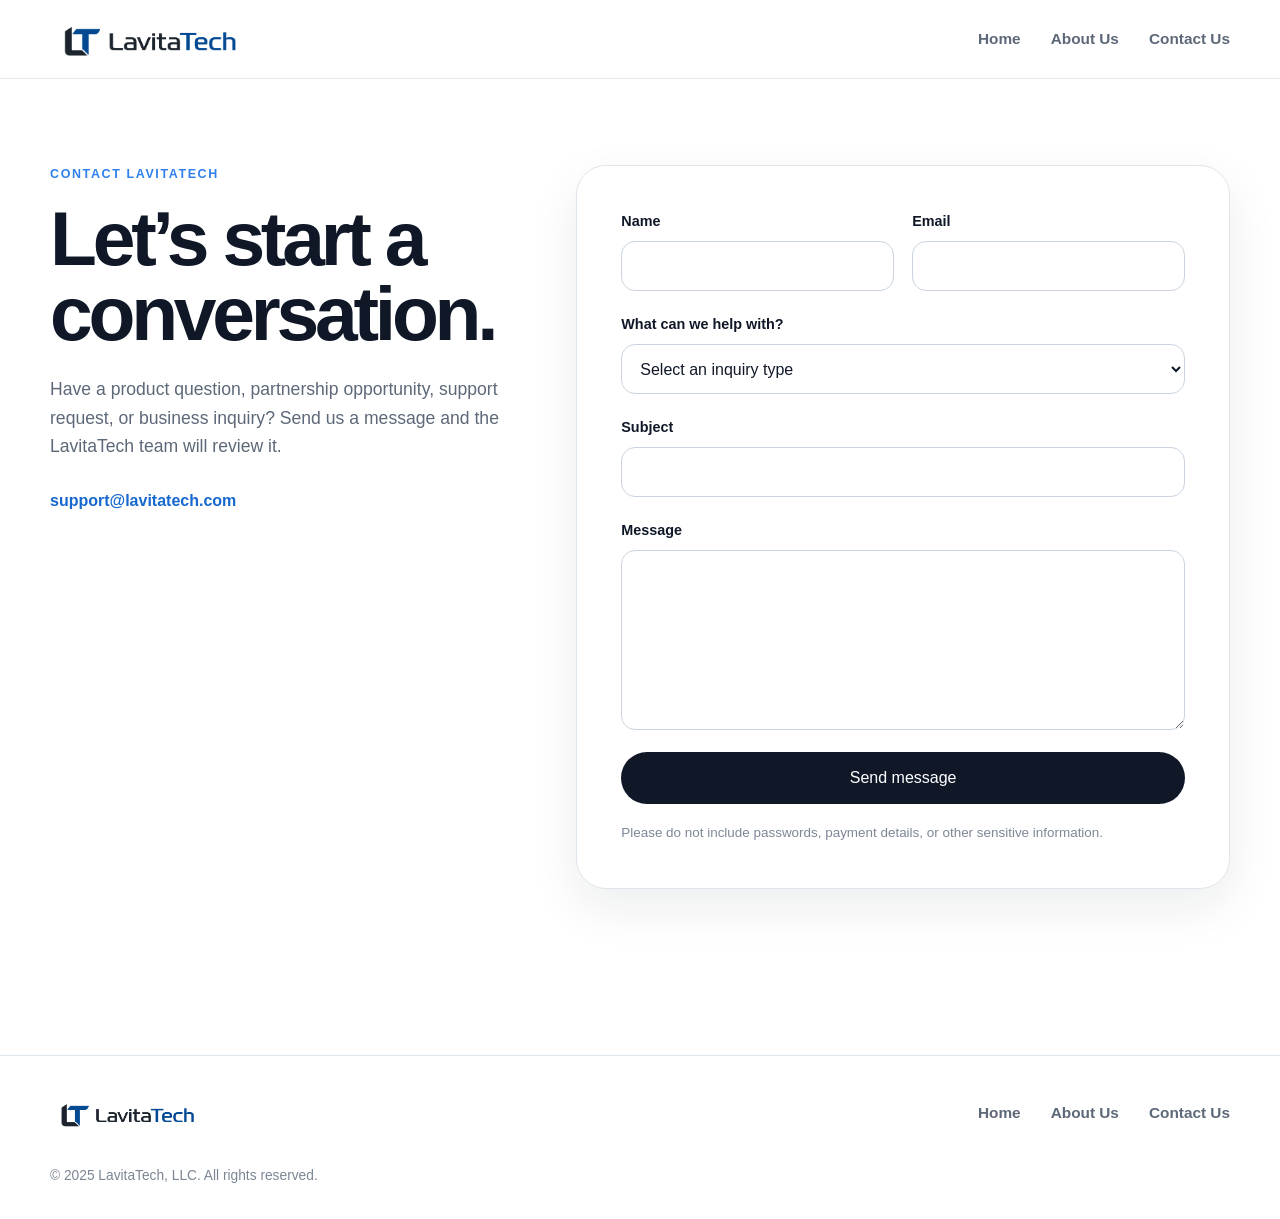
==== contact.html @ 77cd0177 "New updates" ====
<!doctype html>
<html lang="en">
<head>
  <meta charset="utf-8">
  <meta name="viewport" content="width=device-width, initial-scale=1">
  <meta name="theme-color" content="#ffffff">
  <meta name="description" content="Contact LavitaTech for partnerships, product questions, support, and business inquiries.">
  <title>Contact Us | LavitaTech</title>

  <link rel="canonical" href="https://lavitatech.com/contact.html">
  <link rel="icon" href="./horizontal%20logo%20transparent.png">
  <link rel="stylesheet" href="./styles.css">
  <script src="./script.js" defer></script>
</head>

<body>
  <a class="skip-link" href="#main-content">Skip to content</a>

  <header class="site-header">
    <div class="container nav-wrap">
      <a class="brand" href="/" data-home-link aria-label="LavitaTech home">
        <img
          src="./horizontal%20logo%20transparent.png"
          alt="LavitaTech"
          class="brand-logo"
          width="260"
          height="72"
        >
      </a>

      <button
        class="nav-toggle"
        type="button"
        aria-expanded="false"
        aria-controls="primary-nav"
        aria-label="Open navigation"
      >
        <span></span>
        <span></span>
        <span></span>
      </button>

      <nav id="primary-nav" class="primary-nav" aria-label="Primary navigation">
        <a href="/" data-home-link>Home</a>
        <a href="/#about">About Us</a>
        <a href="./contact.html" aria-current="page">Contact Us</a>
      </nav>
    </div>
  </header>

  <main id="main-content" class="contact-page-main">
    <section class="contact-hero section">
      <div class="container contact-page-grid">
        <div class="contact-intro">
          <p class="eyebrow">Contact LavitaTech</p>
          <h1>Let’s start a conversation.</h1>
          <p class="contact-intro-text">
            Have a product question, partnership opportunity, support request, or business inquiry?
            Send us a message and the LavitaTech team will review it.
          </p>
          <a class="contact-email" href="mailto:support@lavitatech.com">support@lavitatech.com</a>
        </div>

        <div class="contact-form-shell">
          <form
            class="contact-form"
            action="https://formsubmit.co/support@lavitatech.com"
            method="POST"
          >
            <input type="hidden" name="_subject" value="New LavitaTech Website Inquiry">
            <input type="hidden" name="_template" value="table">
            <input type="hidden" name="_next" value="https://lavitatech.com/thanks.html">

            <div class="honeypot-field" aria-hidden="true">
              <label for="company-website">Leave this field empty</label>
              <input id="company-website" type="text" name="_honey" tabindex="-1" autocomplete="off">
            </div>

            <div class="form-row">
              <div class="form-field">
                <label for="name">Name</label>
                <input id="name" name="name" type="text" autocomplete="name" required>
              </div>

              <div class="form-field">
                <label for="email">Email</label>
                <input id="email" name="email" type="email" autocomplete="email" required>
              </div>
            </div>

            <div class="form-field">
              <label for="inquiry-type">What can we help with?</label>
              <select id="inquiry-type" name="inquiry_type" required>
                <option value="" selected disabled>Select an inquiry type</option>
                <option value="Product question">Product question</option>
                <option value="Partnership">Partnership</option>
                <option value="Business inquiry">Business inquiry</option>
                <option value="Support">Support</option>
                <option value="Press or media">Press or media</option>
                <option value="Other">Other</option>
              </select>
            </div>

            <div class="form-field">
              <label for="subject">Subject</label>
              <input id="subject" name="subject" type="text" required>
            </div>

            <div class="form-field">
              <label for="message">Message</label>
              <textarea id="message" name="message" required></textarea>
            </div>

            <button class="button button-primary contact-submit" type="submit">Send message</button>
            <p class="form-note">Please do not include passwords, payment details, or other sensitive information.</p>
          </form>
        </div>
      </div>
    </section>
  </main>

  <footer class="site-footer">
    <div class="container footer-grid">
      <a class="footer-brand" href="/" data-home-link aria-label="LavitaTech home">
        <img
          src="./horizontal%20logo%20transparent.png"
          alt="LavitaTech"
          width="190"
          height="54"
        >
      </a>

      <nav class="footer-nav" aria-label="Footer navigation">
        <a href="/" data-home-link>Home</a>
        <a href="/#about">About Us</a>
        <a href="./contact.html">Contact Us</a>
      </nav>

      <p class="copyright">© 2025 LavitaTech, LLC. All rights reserved.</p>
    </div>
  </footer>
</body>
</html>
---- styles.css ----
:root {
  --bg: #ffffff;
  --surface: #f7f9fc;
  --surface-strong: #eef3f8;
  --text: #101828;
  --muted: #5d6878;
  --line: #dfe5ec;
  --brand: #2f80ed;
  --brand-dark: #1768cf;
  --shadow: 0 18px 50px rgba(16, 24, 40, 0.08);
  --radius-lg: 30px;
  --radius-md: 22px;
  --container: 1180px;
}

* {
  box-sizing: border-box;
}

html {
  scroll-behavior: smooth;
}

body {
  margin: 0;
  color: var(--text);
  background: var(--bg);
  font-family:
    Inter, ui-sans-serif, -apple-system, BlinkMacSystemFont, "Segoe UI",
    Roboto, Helvetica, Arial, sans-serif;
  line-height: 1.6;
  text-rendering: optimizeLegibility;
  -webkit-font-smoothing: antialiased;
}

img {
  display: block;
  max-width: 100%;
}

a {
  color: inherit;
}

button,
a {
  -webkit-tap-highlight-color: transparent;
}

.skip-link {
  position: fixed;
  top: 12px;
  left: 12px;
  z-index: 9999;
  transform: translateY(-160%);
  padding: 10px 14px;
  border-radius: 10px;
  background: var(--text);
  color: #fff;
}

.skip-link:focus {
  transform: translateY(0);
}

.container {
  width: min(calc(100% - 40px), var(--container));
  margin-inline: auto;
}

.section {
  padding: 96px 0;
  scroll-margin-top: 90px;
}

.site-header {
  position: sticky;
  top: 0;
  z-index: 1000;
  border-bottom: 1px solid rgba(223, 229, 236, 0.78);
  background: rgba(255, 255, 255, 0.9);
  backdrop-filter: blur(18px);
  -webkit-backdrop-filter: blur(18px);
}

.nav-wrap {
  min-height: 78px;
  display: flex;
  align-items: center;
  justify-content: space-between;
  gap: 32px;
}

.brand,
.footer-brand {
  display: inline-flex;
  align-items: center;
  text-decoration: none;
}

.brand-logo {
  width: 200px;
  height: auto;
}

.primary-nav,
.footer-nav {
  display: flex;
  align-items: center;
  gap: 30px;
}

.primary-nav a,
.footer-nav a {
  color: var(--muted);
  font-size: 0.96rem;
  font-weight: 650;
  text-decoration: none;
  transition: color 160ms ease;
}

.primary-nav a:hover,
.primary-nav a:focus-visible,
.footer-nav a:hover,
.footer-nav a:focus-visible {
  color: var(--brand);
}

.nav-toggle {
  display: none;
  width: 44px;
  height: 44px;
  padding: 10px;
  border: 1px solid var(--line);
  border-radius: 12px;
  background: #fff;
  cursor: pointer;
}

.nav-toggle span {
  display: block;
  height: 2px;
  margin: 5px 0;
  border-radius: 999px;
  background: var(--text);
}

.hero {
  padding-top: 76px;
}

.hero-grid {
  min-height: 610px;
  display: grid;
  grid-template-columns: minmax(0, 1.02fr) minmax(420px, 0.98fr);
  align-items: center;
  gap: 64px;
}

.eyebrow {
  margin: 0 0 16px;
  color: var(--brand);
  font-size: 0.78rem;
  font-weight: 800;
  letter-spacing: 0.13em;
  text-transform: uppercase;
}

h1,
h2,
h3,
p {
  margin-top: 0;
}

h1 {
  max-width: 780px;
  margin-bottom: 24px;
  font-size: clamp(3.1rem, 6.8vw, 6.1rem);
  line-height: 0.98;
  letter-spacing: -0.055em;
}

h2 {
  margin-bottom: 20px;
  font-size: clamp(2.25rem, 4vw, 4rem);
  line-height: 1.05;
  letter-spacing: -0.045em;
}

h3 {
  margin-bottom: 12px;
  font-size: 1.35rem;
  line-height: 1.2;
  letter-spacing: -0.02em;
}

.hero-text {
  max-width: 660px;
  margin-bottom: 30px;
  color: var(--muted);
  font-size: clamp(1.05rem, 1.6vw, 1.2rem);
}

.hero-actions {
  display: flex;
  flex-wrap: wrap;
  gap: 12px;
}

.button,
.store-button {
  display: inline-flex;
  min-height: 46px;
  align-items: center;
  justify-content: center;
  border-radius: 999px;
  font-weight: 750;
  text-decoration: none;
  transition:
    transform 160ms ease,
    background 160ms ease,
    border-color 160ms ease;
}

.button {
  padding: 0 20px;
}

.button-primary {
  background: var(--text);
  color: #fff;
}

.button-primary:hover {
  transform: translateY(-1px);
  background: #273244;
}

.button-secondary {
  border: 1px solid var(--line);
  background: #fff;
}

.button-secondary:hover {
  border-color: #bcc6d2;
}

.hero-art {
  display: grid;
  place-items: center;
  min-height: 520px;
}

.hero-art img {
  width: min(100%, 590px);
  max-height: 610px;
  object-fit: contain;
}

.products {
  overflow: hidden;
  background: var(--surface);
}

.section-heading {
  display: grid;
  grid-template-columns: minmax(0, 1.3fr) minmax(280px, 0.7fr);
  align-items: end;
  gap: 60px;
  margin-bottom: 42px;
}

.section-heading h2 {
  max-width: 760px;
  margin-bottom: 0;
}

.section-heading > p {
  margin-bottom: 8px;
  color: var(--muted);
}

.product-scroller {
  display: grid;
  grid-auto-flow: column;
  grid-auto-columns: minmax(320px, 375px);
  gap: 20px;
  overflow-x: auto;
  padding: 4px 2px 22px;
  scroll-snap-type: x mandatory;
  scrollbar-width: thin;
  scrollbar-color: #c8d1dc transparent;
  overscroll-behavior-inline: contain;
}

.product-card {
  scroll-snap-align: start;
  display: flex;
  flex-direction: column;
  min-height: 620px;
  padding: 26px;
  border: 1px solid var(--line);
  border-radius: var(--radius-md);
  background: #fff;
  box-shadow: 0 8px 30px rgba(16, 24, 40, 0.04);
}

.app-icon-shell {
  width: 86px;
  height: 86px;
  margin-bottom: 24px;
  overflow: hidden;
  border: 1px solid rgba(16, 24, 40, 0.09);
  border-radius: 22%;
  background: #fff;
  box-shadow:
    0 10px 24px rgba(16, 24, 40, 0.12),
    inset 0 0 0 1px rgba(255, 255, 255, 0.45);
}

.app-icon {
  width: 100%;
  height: 100%;
  object-fit: cover;
}

.product-type {
  margin-bottom: 8px;
  color: var(--brand);
  font-size: 0.78rem;
  font-weight: 800;
  letter-spacing: 0.08em;
  text-transform: uppercase;
}

.product-card h3 {
  margin-bottom: 5px;
  font-size: 1.55rem;
}

.product-tagline {
  margin-bottom: 17px;
  color: #263449;
  font-weight: 700;
}

.product-summary,
.product-card details p {
  color: var(--muted);
}

.product-card details {
  margin: 2px 0 24px;
}

.product-card summary {
  width: max-content;
  color: var(--text);
  font-weight: 750;
  cursor: pointer;
}

.product-card details p {
  margin: 12px 0 0;
  font-size: 0.96rem;
}

.store-actions {
  display: grid;
  gap: 10px;
  margin-top: auto;
}

.store-button {
  width: 100%;
  padding: 11px 15px;
  background: var(--text);
  color: #fff;
  font-size: 0.9rem;
  text-align: center;
}

.store-button:hover {
  transform: translateY(-1px);
  background: #273244;
}

.store-button.disabled {
  background: #9aa4b2;
  cursor: not-allowed;
  pointer-events: none;
}

.store-status {
  display: block;
  text-align: center;
  color: #7c8795;
  font-size: 0.84rem;
  font-weight: 650;
}

.mission-panel {
  padding: clamp(38px, 6vw, 76px);
  border-radius: var(--radius-lg);
  background: var(--text);
  color: #fff;
}

.mission-panel .eyebrow {
  color: #8abaff;
}

.mission-panel h2 {
  max-width: 970px;
}

.mission-panel > p:last-child {
  max-width: 760px;
  margin-bottom: 0;
  color: #c8d0dc;
  font-size: 1.08rem;
}

.principles {
  padding-top: 0;
}

.principles-grid {
  display: grid;
  grid-template-columns: repeat(3, minmax(0, 1fr));
  gap: 18px;
}

.principle-card {
  min-height: 280px;
  padding: 30px;
  border: 1px solid var(--line);
  border-radius: var(--radius-md);
  background: #fff;
}

.card-number {
  display: inline-flex;
  margin-bottom: 70px;
  color: var(--brand);
  font-size: 0.78rem;
  font-weight: 850;
  letter-spacing: 0.08em;
}

.principle-card p {
  margin-bottom: 0;
  color: var(--muted);
}

.contact {
  padding-top: 12px;
}

.contact-panel {
  display: grid;
  grid-template-columns: minmax(0, 0.8fr) minmax(320px, 1.2fr);
  align-items: center;
  gap: 60px;
  padding: 44px;
  border: 1px solid var(--line);
  border-radius: var(--radius-lg);
  background: var(--surface);
}

.contact-panel h2 {
  margin-bottom: 0;
  font-size: clamp(2rem, 4vw, 3.5rem);
}

.contact-panel > p {
  margin-bottom: 0;
  color: var(--muted);
  font-size: 1.05rem;
}

.site-footer {
  margin-top: 70px;
  border-top: 1px solid var(--line);
}

.footer-grid {
  min-height: 160px;
  display: grid;
  grid-template-columns: 1fr auto;
  align-items: center;
  gap: 26px 40px;
  padding-top: 32px;
  padding-bottom: 32px;
}

.footer-brand img {
  width: 155px;
  height: auto;
}

.copyright {
  grid-column: 1 / -1;
  margin: 0;
  color: #7b8694;
  font-size: 0.86rem;
}

@media (max-width: 960px) {
  .section {
    padding: 76px 0;
  }

  .hero-grid,
  .section-heading,
  .contact-panel {
    grid-template-columns: 1fr;
  }

  .hero-grid {
    min-height: auto;
    gap: 30px;
  }

  .hero-art {
    min-height: 340px;
  }

  .hero-art img {
    width: min(100%, 520px);
  }

  .section-heading {
    gap: 20px;
  }

  .principles-grid {
    grid-template-columns: 1fr;
  }

  .principle-card {
    min-height: 0;
  }

  .card-number {
    margin-bottom: 34px;
  }
}

@media (max-width: 720px) {
  .container {
    width: min(calc(100% - 28px), var(--container));
  }

  .section {
    padding: 64px 0;
  }

  .nav-wrap {
    min-height: 70px;
  }

  .brand-logo {
    width: 162px;
  }

  .nav-toggle {
    display: block;
  }

  .primary-nav {
    position: absolute;
    top: calc(100% + 1px);
    right: 14px;
    left: 14px;
    display: none;
    flex-direction: column;
    align-items: stretch;
    gap: 0;
    padding: 10px;
    border: 1px solid var(--line);
    border-radius: 16px;
    background: #fff;
    box-shadow: var(--shadow);
  }

  .primary-nav.open {
    display: flex;
  }

  .primary-nav a {
    padding: 12px 14px;
    border-radius: 10px;
  }

  .primary-nav a:hover {
    background: var(--surface);
  }

  .hero {
    padding-top: 54px;
  }

  h1 {
    font-size: clamp(2.8rem, 14vw, 4.6rem);
  }

  .hero-art {
    min-height: 300px;
  }

  .product-scroller {
    grid-auto-columns: minmax(84vw, 84vw);
    margin-right: -14px;
  }

  .product-card {
    min-height: 600px;
    padding: 22px;
  }

  .mission-panel,
  .contact-panel {
    padding: 30px 24px;
    border-radius: 24px;
  }

  .footer-grid {
    grid-template-columns: 1fr;
  }

  .footer-nav {
    flex-wrap: wrap;
    gap: 16px 24px;
  }
}

@media (prefers-reduced-motion: reduce) {
  html {
    scroll-behavior: auto;
  }

  *,
  *::before,
  *::after {
    transition-duration: 0.001ms !important;
    animation-duration: 0.001ms !important;
    animation-iteration-count: 1 !important;
  }
}
/* ---------- Hero artwork frame ---------- */
.hero-frame {
  position: relative;
  width: min(100%, 590px);
  padding: 16px;
  overflow: hidden;
  border: 1px solid rgba(47, 128, 237, 0.18);
  border-radius: 38px;
  background: #ffffff;
  box-shadow:
    0 30px 70px rgba(16, 24, 40, 0.12),
    0 8px 24px rgba(47, 128, 237, 0.08),
    inset 0 0 0 1px rgba(255, 255, 255, 0.85);
}

.hero-frame::before {
  content: "";
  position: absolute;
  inset: 0;
  pointer-events: none;
  background: linear-gradient(
    145deg,
    rgba(47, 128, 237, 0.08),
    rgba(255, 255, 255, 0) 42%
  );
}

.hero-frame img {
  position: relative;
  z-index: 1;
  width: 100%;
  max-height: 610px;
  object-fit: contain;
  border-radius: 26px;
}

/* The image now lives inside .hero-frame, so let the frame control sizing. */
.hero-art > img {
  width: auto;
  max-height: none;
}

/* ---------- Contact page ---------- */
.contact-page-main {
  min-height: calc(100vh - 238px);
}

.contact-hero {
  padding-top: 86px;
  padding-bottom: 96px;
}

.contact-page-grid {
  display: grid;
  grid-template-columns: minmax(0, 0.82fr) minmax(420px, 1.18fr);
  align-items: start;
  gap: 72px;
}

.contact-intro {
  position: sticky;
  top: 126px;
}

.contact-intro h1 {
  max-width: 640px;
  margin-bottom: 24px;
  font-size: clamp(3rem, 6vw, 5.4rem);
}

.contact-intro-text {
  max-width: 570px;
  margin-bottom: 28px;
  color: var(--muted);
  font-size: 1.1rem;
}

.contact-email {
  display: inline-flex;
  align-items: center;
  gap: 10px;
  color: var(--brand-dark);
  font-weight: 750;
  text-decoration: none;
}

.contact-email:hover,
.contact-email:focus-visible {
  text-decoration: underline;
}

.contact-form-shell {
  padding: clamp(28px, 4vw, 44px);
  border: 1px solid var(--line);
  border-radius: var(--radius-lg);
  background: #ffffff;
  box-shadow: var(--shadow);
}

.contact-form {
  display: grid;
  gap: 22px;
}

.form-row {
  display: grid;
  grid-template-columns: repeat(2, minmax(0, 1fr));
  gap: 18px;
}

.form-field {
  display: grid;
  gap: 8px;
}

.form-field label {
  font-size: 0.9rem;
  font-weight: 750;
}

.form-field input,
.form-field select,
.form-field textarea {
  width: 100%;
  border: 1px solid #ccd5df;
  border-radius: 14px;
  background: #fff;
  color: var(--text);
  font: inherit;
  outline: none;
  transition:
    border-color 160ms ease,
    box-shadow 160ms ease;
}

.form-field input,
.form-field select {
  min-height: 50px;
  padding: 0 14px;
}

.form-field textarea {
  min-height: 180px;
  padding: 13px 14px;
  resize: vertical;
}

.form-field input:focus,
.form-field select:focus,
.form-field textarea:focus {
  border-color: var(--brand);
  box-shadow: 0 0 0 4px rgba(47, 128, 237, 0.12);
}

.contact-submit {
  width: 100%;
  min-height: 52px;
  border: 0;
  cursor: pointer;
  font: inherit;
}

.form-note {
  margin: -4px 0 0;
  color: #7c8795;
  font-size: 0.84rem;
}

.honeypot-field {
  position: absolute !important;
  left: -10000px !important;
  width: 1px !important;
  height: 1px !important;
  overflow: hidden !important;
}

/* ---------- Thank-you page ---------- */
.thanks-main {
  min-height: calc(100vh - 238px);
  display: grid;
  place-items: center;
  padding: 80px 0;
}

.thanks-card {
  max-width: 760px;
  padding: clamp(38px, 7vw, 72px);
  border: 1px solid var(--line);
  border-radius: var(--radius-lg);
  background: var(--surface);
  text-align: center;
}

.thanks-card h1 {
  margin-inline: auto;
  font-size: clamp(2.8rem, 6vw, 5rem);
}

.thanks-card p:not(.eyebrow) {
  max-width: 580px;
  margin: 0 auto 28px;
  color: var(--muted);
  font-size: 1.06rem;
}

@media (max-width: 960px) {
  .hero-frame {
    width: min(100%, 520px);
  }

  .contact-page-grid {
    grid-template-columns: 1fr;
    gap: 42px;
  }

  .contact-intro {
    position: static;
  }
}

@media (max-width: 720px) {
  .hero-frame {
    padding: 10px;
    border-radius: 28px;
  }

  .hero-frame img {
    border-radius: 20px;
  }

  .contact-hero {
    padding-top: 56px;
    padding-bottom: 64px;
  }

  .form-row {
    grid-template-columns: 1fr;
  }

  .contact-form-shell {
    padding: 24px 20px;
    border-radius: 24px;
  }
}
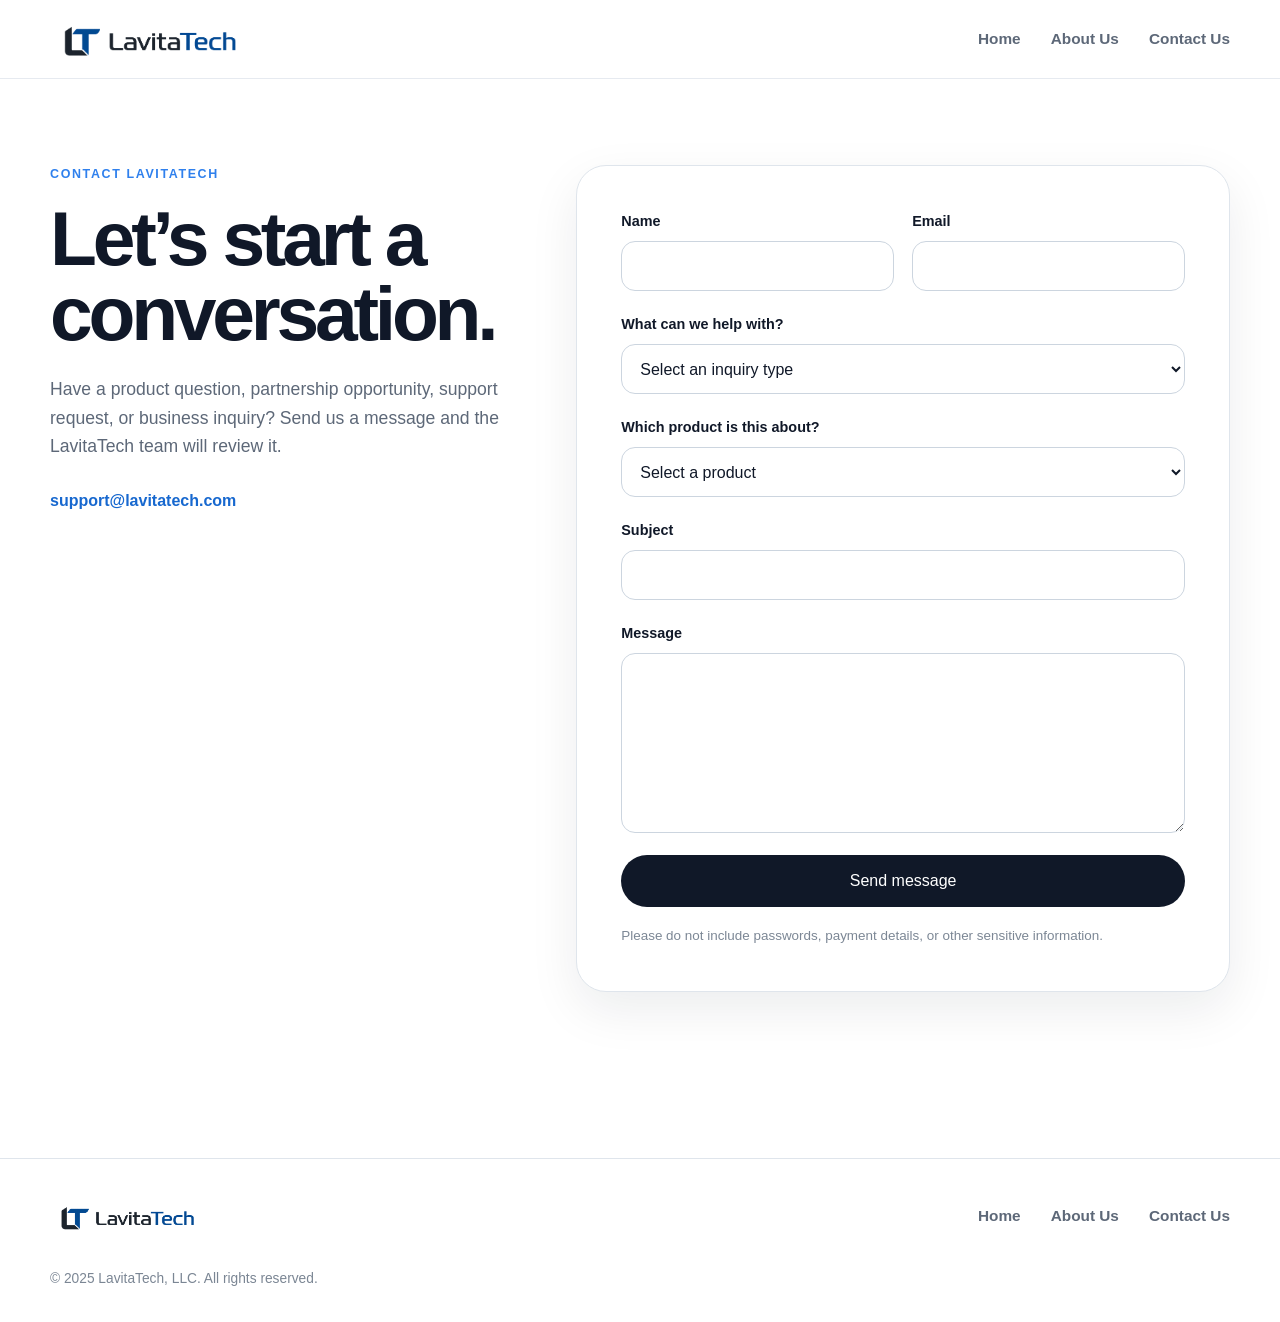
==== commit 62903320: "Update contact.html" ====
--- a/contact.html
+++ b/contact.html
@@ -101,6 +101,24 @@
               </select>
             </div>
 
+
+            <div class="form-field">
+              <label for="product">Which product is this about?</label>
+              <select id="product" name="product" required>
+                <option value="" selected disabled>Select a product</option>
+                <option value="Connava">Connava</option>
+                <option value="SnapAgenda">SnapAgenda</option>
+                <option value="LegacyLoop">LegacyLoop</option>
+                <option value="Aligno">Aligno</option>
+                <option value="Poploom">Poploom</option>
+                <option value="Blind Runner">Blind Runner</option>
+                <option value="LavitaTech / General">
+                  LavitaTech / General
+                </option>
+              </select>
+            </div>
+
+            
             <div class="form-field">
               <label for="subject">Subject</label>
               <input id="subject" name="subject" type="text" required>
--- a/styles.css
+++ b/styles.css
@@ -152,9 +152,9 @@
 .hero-grid {
   min-height: 610px;
   display: grid;
-  grid-template-columns: minmax(0, 1.02fr) minmax(420px, 0.98fr);
+  grid-template-columns: minmax(0, 1.02fr) minmax(0, 0.98fr);
   align-items: center;
-  gap: 64px;
+  gap: clamp(36px, 5vw, 64px);
 }
 
 .eyebrow {
@@ -247,15 +247,11 @@
 }
 
 .hero-art {
-  display: grid;
-  place-items: center;
-  min-height: 520px;
-}
-
-.hero-art img {
-  width: min(100%, 590px);
-  max-height: 610px;
-  object-fit: contain;
+  display: flex;
+  width: 100%;
+  align-items: center;
+  justify-content: flex-end;
+  min-width: 0;
 }
 
 .products {
@@ -523,13 +519,6 @@
     gap: 30px;
   }
 
-  .hero-art {
-    min-height: 340px;
-  }
-
-  .hero-art img {
-    width: min(100%, 520px);
-  }
 
   .section-heading {
     gap: 20px;
@@ -606,9 +595,6 @@
     font-size: clamp(2.8rem, 14vw, 4.6rem);
   }
 
-  .hero-art {
-    min-height: 300px;
-  }
 
   .product-scroller {
     grid-auto-columns: minmax(84vw, 84vw);
@@ -649,11 +635,15 @@
     animation-iteration-count: 1 !important;
   }
 }
+
+
 /* ---------- Hero artwork frame ---------- */
+
 .hero-frame {
   position: relative;
-  width: min(100%, 590px);
-  padding: 16px;
+  width: 100%;
+  max-width: 640px;
+  padding: clamp(10px, 1.4vw, 16px);
   overflow: hidden;
   border: 1px solid rgba(47, 128, 237, 0.18);
   border-radius: 38px;
@@ -668,6 +658,8 @@
   content: "";
   position: absolute;
   inset: 0;
+  z-index: 2;
+  border-radius: inherit;
   pointer-events: none;
   background: linear-gradient(
     145deg,
@@ -680,15 +672,8 @@
   position: relative;
   z-index: 1;
   width: 100%;
-  max-height: 610px;
-  object-fit: contain;
+  height: auto;
   border-radius: 26px;
-}
-
-/* The image now lives inside .hero-frame, so let the frame control sizing. */
-.hero-art > img {
-  width: auto;
-  max-height: none;
 }
 
 /* ---------- Contact page ---------- */
@@ -855,8 +840,13 @@
 }
 
 @media (max-width: 960px) {
+  .hero-art {
+    justify-content: center;
+  }
+
   .hero-frame {
-    width: min(100%, 520px);
+    width: 100%;
+    max-width: 620px;
   }
 
   .contact-page-grid {
@@ -871,11 +861,15 @@
 
 @media (max-width: 720px) {
   .hero-frame {
+    width: 100%;
+    max-width: none;
     padding: 10px;
     border-radius: 28px;
   }
-
+  
   .hero-frame img {
+    width: 100%;
+    height: auto;
     border-radius: 20px;
   }
 
